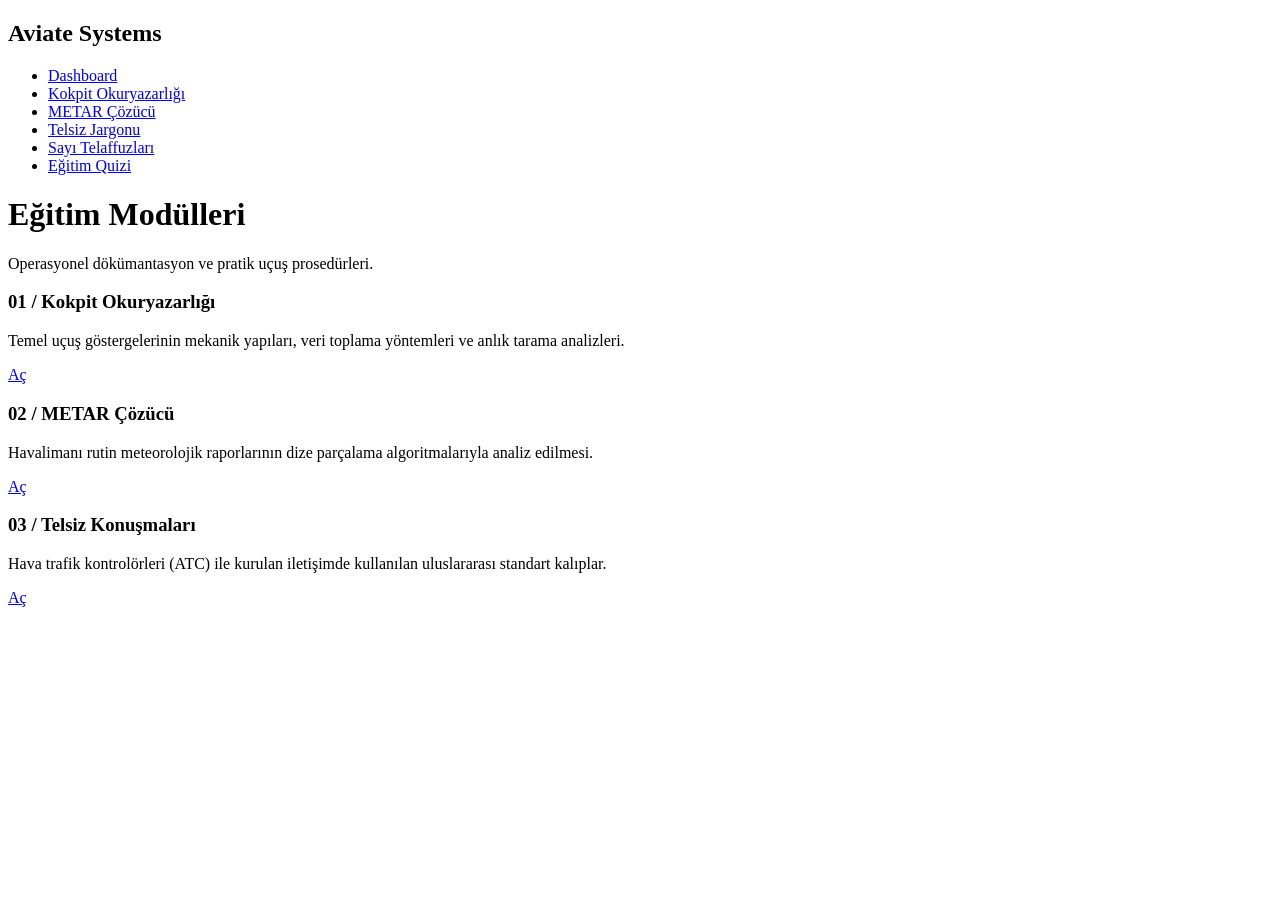
==== index.html @ 881a23b6 "The first version of Aviate" ====
<!DOCTYPE html>
<html lang="tr">
<head>
    <meta charset="UTF-8">
    <meta name="viewport" content="width=device-width, initial-scale=1.0">
    <title>Aviate // Dashboard</title>
    <link rel="stylesheet" href="css/style.css">
</head>
<body>

    <div class="grid-container">
        <nav class="panel-sidebar">
            <h2>Aviate Systems</h2>
                <ul>
                    <li><a href="index.html">Dashboard</a></li>
                    <li><a href="cockpit.html">Kokpit Okuryazarlığı</a></li>
                    <li><a href="metar.html">METAR Çözücü</a></li>
                    <li><a href="radio.html">Telsiz Jargonu</a></li>
                    <li><a href="numbers.html">Sayı Telaffuzları</a></li>
                    <li><a href="quiz.html">Eğitim Quizi</a></li> <!-- Yeni Eklenen -->
                </ul>
        </nav>

        <main class="panel-main">
            <h1>Eğitim Modülleri</h1>
            <p class="subtitle">Operasyonel dökümantasyon ve pratik uçuş prosedürleri.</p>

            <div class="lessons-grid">
                <section class="lesson-card">
                    <h3>01 / Kokpit Okuryazarlığı</h3>
                    <p>Temel uçuş göstergelerinin mekanik yapıları, veri toplama yöntemleri ve anlık tarama analizleri.</p>
                    <a href="cockpit.html" class="btn-launch">Aç</a>
                </section>

                <section class="lesson-card">
                    <h3>02 / METAR Çözücü</h3>
                    <p>Havalimanı rutin meteorolojik raporlarının dize parçalama algoritmalarıyla analiz edilmesi.</p>
                    <a href="metar.html" class="btn-launch">Aç</a>
                </section>

                <section class="lesson-card">
                    <h3>03 / Telsiz Konuşmaları</h3>
                    <p>Hava trafik kontrolörleri (ATC) ile kurulan iletişimde kullanılan uluslararası standart kalıplar.</p>
                    <a href="radio.html" class="btn-launch">Aç</a>
                </section>
            </div>
        </main>
    </div>

</body>
</html>
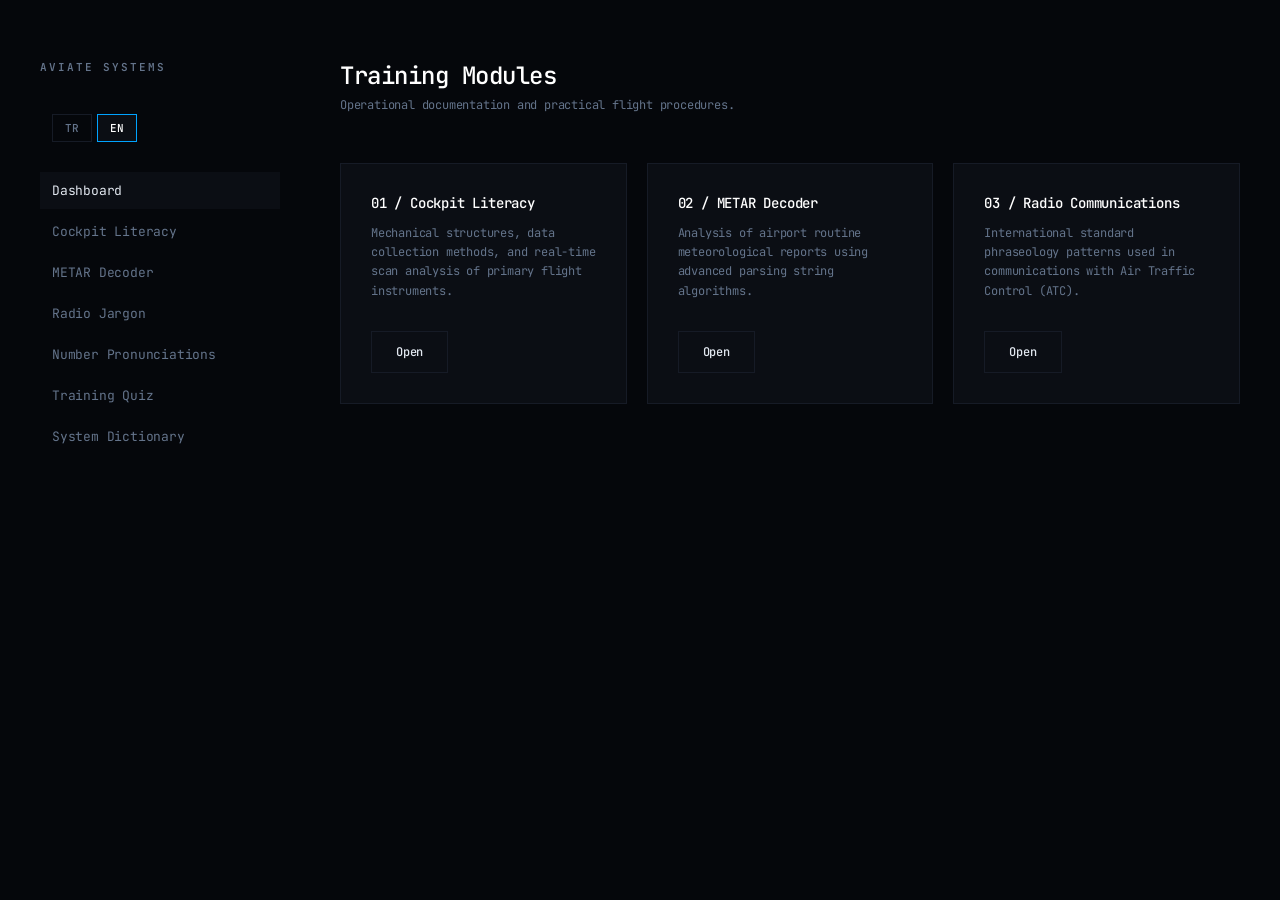
==== commit bd615ab2: "Added translation" ====
--- a/index.html
+++ b/index.html
@@ -1,51 +1,76 @@
 <!DOCTYPE html>
-<html lang="tr">
+<html lang="en">
 <head>
     <meta charset="UTF-8">
     <meta name="viewport" content="width=device-width, initial-scale=1.0">
     <title>Aviate // Dashboard</title>
     <link rel="stylesheet" href="css/style.css">
+    <style>
+        .lang-switcher { display: flex; gap: 5px; margin-bottom: 30px; padding: 0 12px; }
+        .btn-lang { background-color: transparent; border: 1px solid var(--border); color: var(--text-muted); padding: 6px 12px; font-family: inherit; font-size: 11px; cursor: pointer; transition: all 0.15s; font-weight: 500; }
+        .btn-lang.active-lang { border-color: var(--accent); color: #FFF; background-color: var(--surface); }
+    </style>
 </head>
 <body>
 
     <div class="grid-container">
         <nav class="panel-sidebar">
             <h2>Aviate Systems</h2>
-                <ul>
-                    <li><a href="index.html">Dashboard</a></li>
-                    <li><a href="cockpit.html">Kokpit Okuryazarlığı</a></li>
-                    <li><a href="metar.html">METAR Çözücü</a></li>
-                    <li><a href="radio.html">Telsiz Jargonu</a></li>
-                    <li><a href="numbers.html">Sayı Telaffuzları</a></li>
-                    <li><a href="quiz.html">Eğitim Quizi</a></li> <!-- Yeni Eklenen -->
-                </ul>
+            <div class="lang-switcher">
+                <button class="btn-lang" onclick="setLanguage('tr')" id="btn-tr">TR</button>
+                <button class="btn-lang active-lang" onclick="setLanguage('en')" id="btn-en">EN</button>
+            </div>
+            <ul>
+                <li><a href="index.html" class="active i18n" data-en="Dashboard" data-tr="Dashboard">Dashboard</a></li>
+                <li><a href="cockpit.html" class="i18n" data-en="Cockpit Literacy" data-tr="Kokpit Okuryazarlığı">Cockpit Literacy</a></li>
+                <li><a href="metar.html" class="i18n" data-en="METAR Decoder" data-tr="METAR Çözücü">METAR Decoder</a></li>
+                <li><a href="radio.html" class="i18n" data-en="Radio Jargon" data-tr="Telsiz Jargonu">Radio Jargon</a></li>
+                <li><a href="numbers.html" class="i18n" data-en="Number Pronunciations" data-tr="Sayı Telaffuzları">Number Pronunciations</a></li>
+                <li><a href="quiz.html" class="i18n" data-en="Training Quiz" data-tr="Eğitim Quizi">Training Quiz</a></li>
+                <li><a href="dictionary.html" class="i18n" data-en="System Dictionary" data-tr="Sistem Sözlüğü">System Dictionary</a></li>
+            </ul>
         </nav>
 
         <main class="panel-main">
-            <h1>Eğitim Modülleri</h1>
-            <p class="subtitle">Operasyonel dökümantasyon ve pratik uçuş prosedürleri.</p>
+            <h1 class="i18n" data-en="Training Modules" data-tr="Eğitim Modülleri">Training Modules</h1>
+            <p class="subtitle i18n" data-en="Operational documentation and practical flight procedures." data-tr="Operasyonel dökümantasyon ve pratik uçuş prosedürleri.">Operational documentation and practical flight procedures.</p>
 
             <div class="lessons-grid">
                 <section class="lesson-card">
-                    <h3>01 / Kokpit Okuryazarlığı</h3>
-                    <p>Temel uçuş göstergelerinin mekanik yapıları, veri toplama yöntemleri ve anlık tarama analizleri.</p>
-                    <a href="cockpit.html" class="btn-launch">Aç</a>
+                    <h3 class="i18n" data-en="01 / Cockpit Literacy" data-tr="01 / Kokpit Okuryazarlığı">01 / Cockpit Literacy</h3>
+                    <p class="i18n" data-en="Mechanical structures, data collection methods, and real-time scan analysis of primary flight instruments." data-tr="Temel uçuş göstergelerinin mekanik yapıları, veri toplama yöntemleri ve anlık tarama analizleri.">Mechanical structures, data collection methods, and real-time scan analysis of primary flight instruments.</p>
+                    <a href="cockpit.html" class="btn-launch i18n" data-en="Open" data-tr="Aç">Open</a>
                 </section>
 
                 <section class="lesson-card">
-                    <h3>02 / METAR Çözücü</h3>
-                    <p>Havalimanı rutin meteorolojik raporlarının dize parçalama algoritmalarıyla analiz edilmesi.</p>
-                    <a href="metar.html" class="btn-launch">Aç</a>
+                    <h3 class="i18n" data-en="02 / METAR Decoder" data-tr="02 / METAR Çözücü">02 / METAR Decoder</h3>
+                    <p class="i18n" data-en="Analysis of airport routine meteorological reports using advanced parsing string algorithms." data-tr="Havalimanı rutin meteorolojik raporlarının dize parçalama algoritmalarıyla analiz edilmesi.">Analysis of airport routine meteorological reports using advanced parsing string algorithms.</p>
+                    <a href="metar.html" class="btn-launch i18n" data-en="Open" data-tr="Aç">Open</a>
                 </section>
 
                 <section class="lesson-card">
-                    <h3>03 / Telsiz Konuşmaları</h3>
-                    <p>Hava trafik kontrolörleri (ATC) ile kurulan iletişimde kullanılan uluslararası standart kalıplar.</p>
-                    <a href="radio.html" class="btn-launch">Aç</a>
+                    <h3 class="i18n" data-en="03 / Radio Communications" data-tr="03 / Telsiz Konuşmaları">03 / Radio Communications</h3>
+                    <p class="i18n" data-en="International standard phraseology patterns used in communications with Air Traffic Control (ATC)." data-tr="Hava trafik kontrolörleri (ATC) ile kurulan iletişimde kullanılan uluslararası standart kalıplar.">International standard phraseology patterns used in communications with Air Traffic Control (ATC).</p>
+                    <a href="radio.html" class="btn-launch i18n" data-en="Open" data-tr="Aç">Open</a>
                 </section>
             </div>
         </main>
     </div>
 
+    <script>
+        let currentLang = 'en';
+        function setLanguage(lang) {
+            currentLang = lang;
+            document.getElementById("btn-tr").classList.remove("active-lang");
+            document.getElementById("btn-en").classList.remove("active-lang");
+            document.getElementById("btn-" + lang).classList.add("active-lang");
+            const elements = document.querySelectorAll('.i18n');
+            elements.forEach(el => {
+                const translation = el.getAttribute('data-' + lang);
+                if (translation) el.innerText = translation;
+            });
+        }
+        window.onload = function() { setLanguage('en'); };
+    </script>
 </body>
 </html>
--- a/css/style.css
+++ b/css/style.css
@@ -0,0 +1,204 @@
+@import url('https://fonts.googleapis.com/css2?family=JetBrains+Mono:wght@300;400;500;600&display=swap');
+
+:root {
+    --bg: #05070B;
+    --surface: #0B0E14;
+    --surface-hover: #11151E;
+    --border: #161B26;
+    --border-focus: #222C3E;
+    --text-main: #E2E8F0;
+    --text-muted: #64748B;
+    --accent: #00A3FF;
+}
+
+* {
+    margin: 0;
+    padding: 0;
+    box-sizing: border-box;
+}
+
+body {
+    background-color: var(--bg);
+    color: var(--text-main);
+    font-family: 'JetBrains Mono', monospace;
+    font-size: 13px;
+    padding: 60px 40px;
+    letter-spacing: -0.2px;
+}
+
+.grid-container {
+    display: grid;
+    grid-template-columns: 240px 1fr;
+    gap: 60px;
+    max-width: 1200px;
+    margin: 0 auto;
+}
+
+/* Sidebar Navigation */
+.panel-sidebar h2 {
+    font-size: 11px;
+    font-weight: 600;
+    text-transform: uppercase;
+    letter-spacing: 2px;
+    color: var(--text-muted);
+    margin-bottom: 40px;
+}
+
+.panel-sidebar ul {
+    list-style: none;
+}
+
+.panel-sidebar ul li {
+    margin-bottom: 4px;
+}
+
+.panel-sidebar ul li a {
+    color: var(--text-muted);
+    text-decoration: none;
+    display: block;
+    padding: 10px 12px;
+    font-weight: 400;
+    transition: color 0.15s, background-color 0.15s;
+}
+
+.panel-sidebar ul li a:hover, 
+.panel-sidebar ul li a.active {
+    color: var(--text-main);
+    background-color: var(--surface);
+}
+
+/* Main Content Area */
+.panel-main h1 {
+    font-size: 24px;
+    font-weight: 500;
+    color: #FFF;
+    margin-bottom: 6px;
+    letter-spacing: -0.5px;
+}
+
+.subtitle {
+    color: var(--text-muted);
+    font-size: 12px;
+    margin-bottom: 50px;
+}
+
+/* Grid Layouts */
+.lessons-grid {
+    display: grid;
+    grid-template-columns: repeat(auto-fit, minmax(280px, 1fr));
+    gap: 20px;
+}
+
+.lesson-card {
+    background-color: var(--surface);
+    border: 1px solid var(--border);
+    padding: 30px;
+    display: flex;
+    flex-direction: column;
+    justify-content: space-between;
+    transition: border-color 0.2s, background-color 0.2s;
+}
+
+.lesson-card:hover {
+    border-color: var(--border-focus);
+    background-color: var(--surface-hover);
+}
+
+.lesson-card h3 {
+    font-size: 14px;
+    font-weight: 500;
+    color: #FFF;
+    margin-bottom: 12px;
+}
+
+.lesson-card p {
+    color: var(--text-muted);
+    font-size: 12px;
+    line-height: 1.6;
+    margin-bottom: 30px;
+}
+
+/* Controls & Inputs */
+.input-group {
+    margin-bottom: 30px;
+}
+
+.input-group label {
+    font-size: 11px;
+    color: var(--text-muted);
+    text-transform: uppercase;
+    letter-spacing: 1px;
+    display: block;
+    margin-bottom: 10px;
+}
+
+input[type="text"] {
+    width: 100%;
+    background-color: var(--surface);
+    border: 1px solid var(--border);
+    color: #FFF;
+    padding: 14px;
+    font-family: inherit;
+    font-size: 13px;
+    transition: border-color 0.2s;
+}
+
+input[type="text"]:focus {
+    outline: none;
+    border-color: var(--accent);
+}
+
+.btn-launch {
+    display: inline-block;
+    background-color: transparent;
+    color: var(--text-main);
+    border: 1px solid var(--border);
+    padding: 12px 24px;
+    font-family: inherit;
+    font-size: 12px;
+    font-weight: 500;
+    text-decoration: none;
+    cursor: pointer;
+    transition: border-color 0.15s, color 0.15s;
+    width: fit-content;
+}
+
+.btn-launch:hover {
+    border-color: var(--accent);
+    color: var(--accent);
+}
+
+/* Interactive Info Boxes */
+.info-box {
+    margin-top: 50px;
+    border-top: 1px solid var(--border);
+    padding-top: 30px;
+}
+
+.info-box h2 {
+    font-size: 15px;
+    font-weight: 500;
+    color: #FFF;
+    margin-bottom: 12px;
+}
+
+/* Data Display Tables */
+.data-table {
+    display: flex;
+    flex-direction: column;
+}
+
+.table-row {
+    display: grid;
+    grid-template-columns: 200px 1fr;
+    padding: 14px 0;
+    border-bottom: 1px solid var(--border);
+}
+
+.table-label {
+    color: var(--text-muted);
+}
+
+.table-value {
+    color: var(--text-main);
+}
